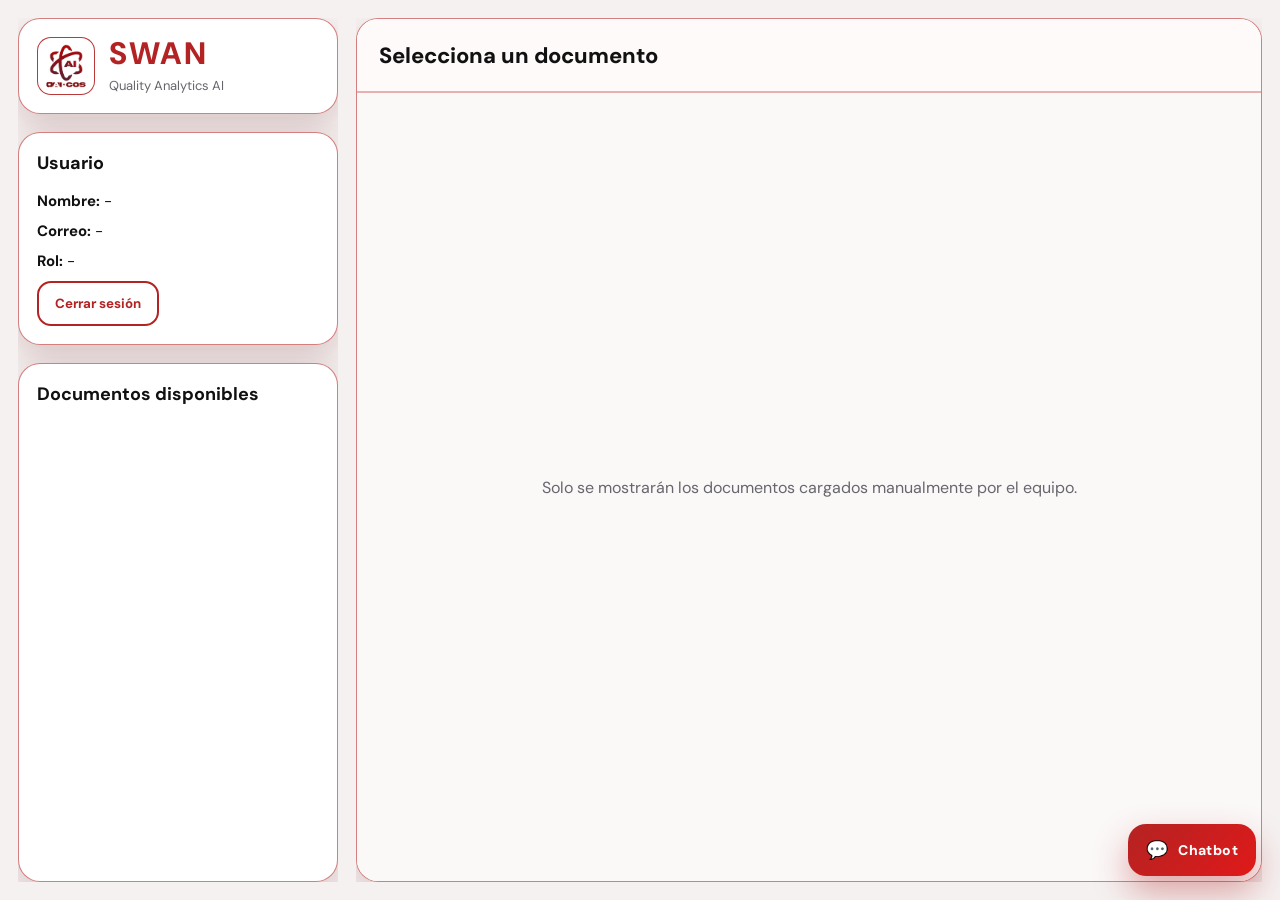
==== frontend/index.html @ b5173421 "Primer commit SWAN" ====
<!DOCTYPE html>
<html lang="es">
<head>
  <meta charset="UTF-8">
  <meta name="viewport" content="width=device-width, initial-scale=1.0">
  <title>SWAN</title>
  <link rel="preconnect" href="https://fonts.googleapis.com">
  <link rel="preconnect" href="https://fonts.gstatic.com" crossorigin>
  <link href="https://fonts.googleapis.com/css2?family=DM+Sans:wght@400;500;700;800&display=swap" rel="stylesheet">
  <link rel="stylesheet" href="./css/app.css">
</head>
<body>
  <div class="shell">
    <aside class="sidebar">
      <div class="brand-card">
        <div class="brand-head">
          <img src="./assets/logo.png" alt="Logo SWAN" class="brand-image">
          <div class="brand-text">
            <div class="brand-logo">SWAN</div>
            <p class="brand-subtitle">Quality Analytics AI</p>
          </div>
        </div>
      </div>

      <div class="user-card">
        <h3>Usuario</h3>
        <p><strong>Nombre:</strong> <span id="userName">-</span></p>
        <p><strong>Correo:</strong> <span id="userEmail">-</span></p>
        <p><strong>Rol:</strong> <span id="userRole">-</span></p>
        <button id="logoutBtn" class="btn btn-secondary">Cerrar sesión</button>
      </div>

      <div class="docs-card">
        <h3>Documentos disponibles</h3>
        <ul id="documentList" class="doc-list"></ul>
      </div>
    </aside>

    <main class="main-content">
      <section class="viewer-panel">
        <div class="viewer-header">
          <h2 id="documentTitle">Selecciona un documento</h2>
        </div>

        <div id="documentViewer" class="document-viewer">
          <div class="document-placeholder">
            Solo se mostrarán los documentos cargados manualmente por el equipo.
          </div>
        </div>
      </section>
    </main>
  </div>

  <button id="chatToggleBtn" class="chat-fab" type="button" aria-label="Abrir chat">
    <span class="chat-fab-icon">💬</span>
    <span class="chat-fab-text">Chatbot</span>
  </button>

  <section id="chatDrawer" class="chat-drawer" aria-hidden="true">
    <div class="chat-drawer-header">
      <div class="chat-title-wrap">
        <h2>SWAN Chat</h2>
        <p>Asistente documental</p>
      </div>
      <button id="chatCloseBtn" class="chat-close-btn" type="button" aria-label="Cerrar chat">✕</button>
    </div>

    <div id="chatBox" class="chat-box"></div>

    <div class="chat-input-wrap">
      <textarea id="questionInput" placeholder="Pregúntale a SWAN sobre el documento actual..."></textarea>
      <button id="sendBtn" class="btn btn-primary" type="button">Enviar</button>
    </div>
  </section>

  <script src="./js/app.js"></script>
</body>
</html>
---- frontend/css/app.css ----
:root {
  --primary: #b42323;
  --primary-dark: #8f1b1b;
  --primary-strong: #e01919;
  --primary-soft: #fff0f0;
  --primary-soft-2: #ffe3e3;
  --primary-border: rgba(180, 35, 35, 0.58);
  --primary-border-strong: rgba(180, 35, 35, 0.9);
  --primary-shadow: rgba(180, 35, 35, 0.22);

  --white: #ffffff;
  --black: #111111;
  --muted: #66666d;
  --line: #e7b1b1;
  --soft: #faf7f7;
  --bg: #f5f1f1;

  --shadow: 0 18px 40px rgba(0, 0, 0, 0.08);
  --shadow-red: 0 12px 30px rgba(180, 35, 35, 0.12);
}

* {
  box-sizing: border-box;
  font-family: "DM Sans", sans-serif;
}

html,
body {
  margin: 0;
  height: 100%;
  overflow: hidden;
  background: var(--bg);
  color: var(--black);
}

body {
  min-height: 100vh;
}

.shell {
  height: 100vh;
  display: grid;
  grid-template-columns: 320px 1fr;
  gap: 18px;
  padding: 18px;
  overflow: hidden;
}

/* SIDEBAR FIJA */
.sidebar {
  height: calc(100vh - 36px);
  display: flex;
  flex-direction: column;
  gap: 18px;
  overflow: hidden;
}

.brand-card,
.user-card,
.docs-card,
.viewer-panel,
.chat-drawer {
  background: var(--white);
  border: 1.8px solid var(--primary-border);
  border-radius: 22px;
  box-shadow: var(--shadow), var(--shadow-red);
}

.brand-card,
.user-card,
.docs-card {
  padding: 18px;
}

.brand-head {
  display: flex;
  align-items: center;
  gap: 14px;
}

.brand-image {
  width: 58px;
  height: 58px;
  object-fit: contain;
  border-radius: 14px;
  background: #fff;
  padding: 6px;
  border: 1.8px solid var(--primary-border-strong);
  flex-shrink: 0;
}

.brand-text {
  display: flex;
  flex-direction: column;
  justify-content: center;
  min-width: 0;
}

.brand-logo {
  font-size: 31px;
  font-weight: 800;
  color: var(--primary);
  letter-spacing: 0.06em;
  line-height: 1;
}

.brand-subtitle {
  color: var(--muted);
  margin: 8px 0 0;
  font-size: 13px;
}

.user-card h3,
.docs-card h3 {
  margin-top: 0;
  margin-bottom: 16px;
  font-size: 18px;
  color: var(--black);
}

.user-card p {
  margin: 10px 0;
  font-size: 15px;
}

.docs-card {
  flex: 1;
  min-height: 0;
  display: flex;
  flex-direction: column;
  overflow: hidden;
}

.doc-list {
  list-style: none;
  padding: 0;
  margin: 0;
  display: flex;
  flex-direction: column;
  gap: 12px;
  overflow-y: auto;
  min-height: 0;
}

/* ESTE BOTÓN YA NO PIERDE EL TEXTO */
.doc-list li {
  width: 100%;
}

.doc-list button {
  width: 100%;
  display: block;
  text-align: left;
  background: #fff8f8;
  border: 2px solid var(--primary);
  border-radius: 16px;
  padding: 12px 14px;
  cursor: pointer;
  font-size: 14px;
  color: var(--black);
  transition: 0.2s ease;
  line-height: 1.45;
  white-space: normal;
  word-break: break-word;
  overflow-wrap: anywhere;
}

.doc-list button:hover,
.doc-list button.active {
  border-color: var(--primary-strong);
  background: var(--primary-soft);
  box-shadow: 0 8px 20px rgba(180, 35, 35, 0.16);
}

/* ÁREA PRINCIPAL */
.main-content {
  height: calc(100vh - 36px);
  min-width: 0;
  overflow: hidden;
}

.viewer-panel {
  height: 100%;
  display: grid;
  grid-template-rows: 74px 1fr;
  overflow: hidden;
}

/* HEADER FIJO */
.viewer-header {
  border-bottom: 2px solid var(--line);
  padding: 0 22px;
  display: flex;
  align-items: center;
  background: #fffafa;
  flex-shrink: 0;
}

.viewer-header h2 {
  margin: 0;
  font-size: 22px;
  font-weight: 800;
  color: var(--black);
}

/* SOLO ESTE CUADRO HACE SCROLL */
.document-viewer {
  overflow-y: auto;
  overflow-x: auto;
  padding: 26px;
  background: #fbf8f8;
  min-height: 0;
}

.document-page {
  width: min(100%, 1100px);
  margin: 0 auto;
  background: var(--white);
  border: 2px solid var(--primary-border);
  border-radius: 18px;
  padding: 36px 40px;
  line-height: 1.8;
  box-shadow: 0 10px 28px rgba(0, 0, 0, 0.05);
}

.document-page h1,
.document-page h2,
.document-page h3,
.document-page h4 {
  color: var(--black);
}

.document-placeholder {
  height: 100%;
  display: grid;
  place-items: center;
  color: var(--muted);
  text-align: center;
  font-size: 16px;
}

.word-center {
  text-align: center;
}

.word-right {
  text-align: right;
}

.word-justify {
  text-align: justify;
}

.word-table-wrap {
  overflow-x: auto;
  margin: 14px 0 20px;
}

.word-table {
  width: 100%;
  border-collapse: collapse;
}

.word-table td,
.word-table th {
  border: 1.5px solid #d7b0b0;
  padding: 10px 12px;
  vertical-align: top;
}

/* BOTONES */
.btn {
  border: none;
  border-radius: 14px;
  padding: 12px 16px;
  font-weight: 700;
  cursor: pointer;
  transition: 0.2s ease;
}

.btn:hover {
  transform: translateY(-1px);
}

.btn-primary {
  background: linear-gradient(135deg, var(--primary), var(--primary-strong));
  color: var(--white);
}

.btn-secondary {
  background: transparent;
  color: var(--primary);
  border: 2px solid var(--primary);
}

/* CHAT FLOTANTE */
.chat-fab {
  position: fixed;
  right: 24px;
  bottom: 24px;
  z-index: 1200;
  background: linear-gradient(135deg, var(--primary), var(--primary-strong));
  color: var(--white);
  border: none;
  border-radius: 18px;
  padding: 14px 18px;
  box-shadow: 0 16px 34px rgba(180, 35, 35, 0.38);
  display: flex;
  align-items: center;
  gap: 10px;
  cursor: pointer;
  font-weight: 800;
  letter-spacing: 0.03em;
}

.chat-fab:hover {
  transform: translateY(-2px);
}

.chat-fab-icon {
  font-size: 18px;
}

.chat-fab-text {
  font-size: 14px;
}

/* PANEL CHAT */
.chat-drawer {
  position: fixed;
  right: 24px;
  bottom: 90px;
  width: 390px;
  max-width: calc(100vw - 32px);
  height: 560px;
  z-index: 1190;
  display: grid;
  grid-template-rows: 78px 1fr 120px;
  overflow: hidden;
  background: var(--white);
  transform: translateY(20px) scale(0.98);
  opacity: 0;
  pointer-events: none;
  transition: 0.25s ease;
}

.chat-drawer.open {
  transform: translateY(0) scale(1);
  opacity: 1;
  pointer-events: auto;
}

.chat-drawer-header {
  border-bottom: 2px solid var(--line);
  padding: 14px 18px;
  display: flex;
  align-items: center;
  justify-content: space-between;
  background: #fff8f8;
}

.chat-title-wrap h2 {
  margin: 0;
  font-size: 18px;
  color: var(--primary);
}

.chat-title-wrap p {
  margin: 4px 0 0;
  font-size: 12px;
  color: var(--muted);
}

.chat-close-btn {
  border: none;
  background: var(--primary-soft-2);
  color: var(--primary);
  width: 36px;
  height: 36px;
  border-radius: 12px;
  cursor: pointer;
  font-size: 16px;
  font-weight: 700;
}

.chat-box {
  overflow-y: auto;
  padding: 16px;
  display: flex;
  flex-direction: column;
  gap: 12px;
  background: #fffdfd;
}

.bubble {
  max-width: 86%;
  padding: 12px 14px;
  border-radius: 16px;
  white-space: pre-wrap;
  line-height: 1.6;
  border: 1.2px solid rgba(0, 0, 0, 0.08);
  font-size: 14px;
  word-break: break-word;
}

.bubble.user {
  align-self: flex-end;
  background: var(--primary-soft);
  border-color: var(--primary-border);
}

.bubble.bot {
  align-self: flex-start;
  background: #ffffff;
  border-color: #e5d3d3;
}

.sources {
  margin-top: 8px;
  font-size: 12px;
  color: var(--muted);
}

.chat-input-wrap {
  border-top: 2px solid var(--line);
  padding: 14px;
  display: grid;
  grid-template-columns: 1fr 110px;
  gap: 10px;
  background: #fff;
}

.chat-input-wrap textarea {
  width: 100%;
  resize: none;
  border: 2px solid var(--primary-border);
  border-radius: 14px;
  padding: 12px;
  outline: none;
  min-height: 88px;
}

.chat-input-wrap textarea:focus {
  border-color: var(--primary);
  box-shadow: 0 0 0 4px rgba(180, 35, 35, 0.12);
}

/* SCROLLBARS */
.document-viewer::-webkit-scrollbar,
.chat-box::-webkit-scrollbar,
.doc-list::-webkit-scrollbar {
  width: 11px;
  height: 11px;
}

.document-viewer::-webkit-scrollbar-thumb,
.chat-box::-webkit-scrollbar-thumb,
.doc-list::-webkit-scrollbar-thumb {
  background: var(--primary);
  border-radius: 20px;
}

.document-viewer::-webkit-scrollbar-track,
.chat-box::-webkit-scrollbar-track,
.doc-list::-webkit-scrollbar-track {
  background: #f4e3e3;
  border-radius: 20px;
}

@media (max-width: 1100px) {
  html,
  body {
    overflow: auto;
  }

  .shell {
    height: auto;
    grid-template-columns: 1fr;
    overflow: visible;
  }

  .sidebar,
  .main-content {
    height: auto;
  }

  .viewer-panel {
    height: 70vh;
  }
}

@media (max-width: 640px) {
  .chat-drawer {
    right: 12px;
    left: 12px;
    bottom: 82px;
    width: auto;
    height: 70vh;
  }

  .chat-fab {
    right: 12px;
    bottom: 12px;
  }

  .shell {
    padding: 12px;
    gap: 12px;
  }
}
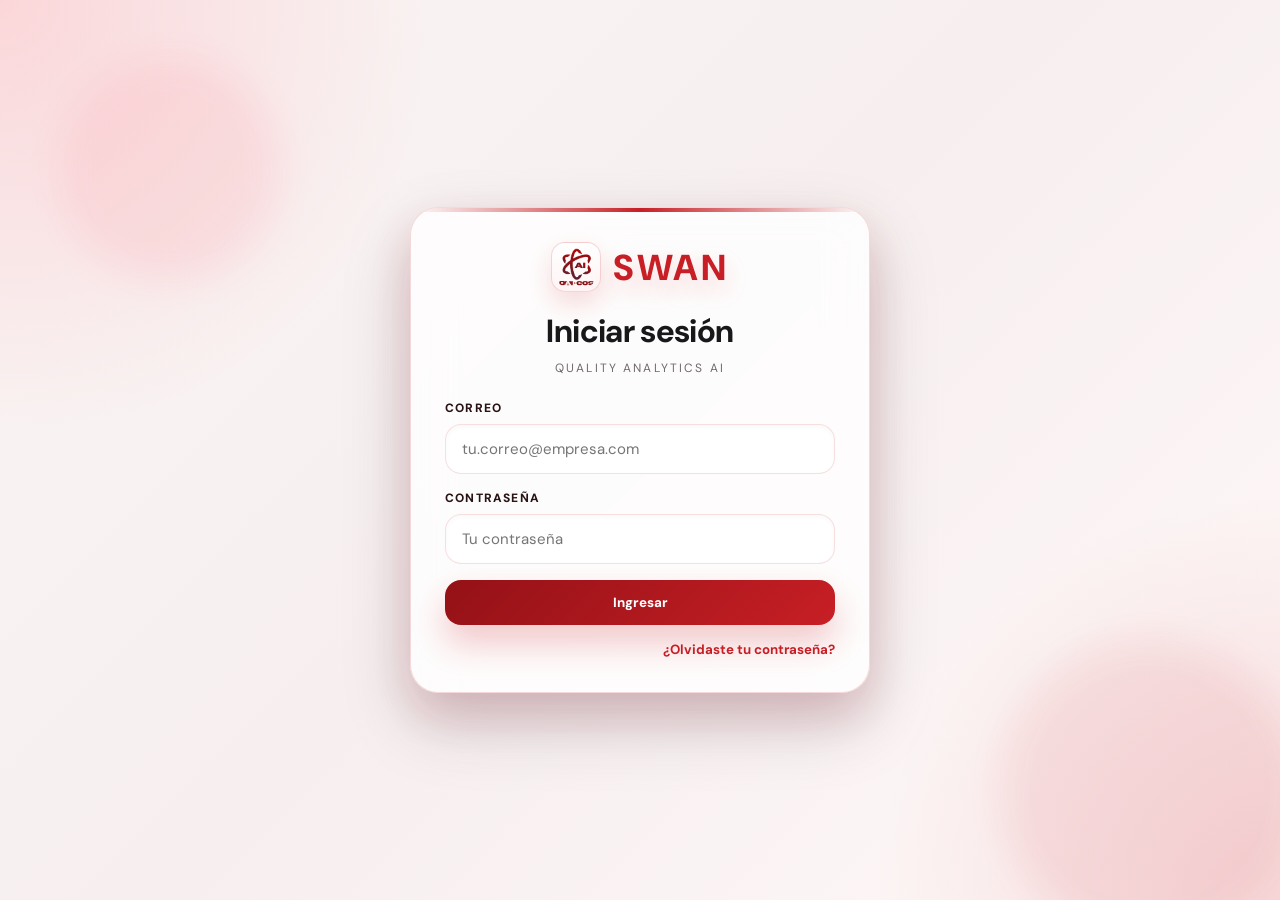
==== commit 6458d5dd: "Segunda actualización Frontend" ====
--- a/frontend/index.html
+++ b/frontend/index.html
@@ -1,20 +1,30 @@
 <!DOCTYPE html>
 <html lang="es">
 <head>
-  <meta charset="UTF-8">
-  <meta name="viewport" content="width=device-width, initial-scale=1.0">
+  <meta charset="UTF-8" />
+  <meta name="viewport" content="width=device-width, initial-scale=1.0" />
   <title>SWAN</title>
-  <link rel="preconnect" href="https://fonts.googleapis.com">
-  <link rel="preconnect" href="https://fonts.gstatic.com" crossorigin>
-  <link href="https://fonts.googleapis.com/css2?family=DM+Sans:wght@400;500;700;800&display=swap" rel="stylesheet">
-  <link rel="stylesheet" href="./css/app.css">
+
+  <link rel="preconnect" href="https://fonts.googleapis.com" />
+  <link rel="preconnect" href="https://fonts.gstatic.com" crossorigin />
+  <link
+    href="https://fonts.googleapis.com/css2?family=DM+Sans:wght@400;500;700;800&display=swap"
+    rel="stylesheet"
+  />
+
+  <link rel="stylesheet" href="./css/app.css" />
 </head>
 <body>
   <div class="shell">
     <aside class="sidebar">
       <div class="brand-card">
         <div class="brand-head">
-          <img src="./assets/logo.png" alt="Logo SWAN" class="brand-image">
+          <img
+            id="brandLogo"
+            src="./assets/logo.png"
+            alt="Logo SWAN"
+            class="brand-image"
+          />
           <div class="brand-text">
             <div class="brand-logo">SWAN</div>
             <p class="brand-subtitle">Quality Analytics AI</p>
@@ -27,7 +37,10 @@
         <p><strong>Nombre:</strong> <span id="userName">-</span></p>
         <p><strong>Correo:</strong> <span id="userEmail">-</span></p>
         <p><strong>Rol:</strong> <span id="userRole">-</span></p>
-        <button id="logoutBtn" class="btn btn-secondary">Cerrar sesión</button>
+
+        <button id="logoutBtn" class="btn btn-secondary" type="button">
+          Cerrar sesión
+        </button>
       </div>
 
       <div class="docs-card">
@@ -40,6 +53,9 @@
       <section class="viewer-panel">
         <div class="viewer-header">
           <h2 id="documentTitle">Selecciona un documento</h2>
+          <button id="refreshBtn" class="btn btn-secondary" type="button">
+            Recargar
+          </button>
         </div>
 
         <div id="documentViewer" class="document-viewer">
@@ -51,25 +67,51 @@
     </main>
   </div>
 
-  <button id="chatToggleBtn" class="chat-fab" type="button" aria-label="Abrir chat">
+  <button
+    id="chatToggleBtn"
+    class="chat-fab"
+    type="button"
+    aria-label="Abrir chat"
+    aria-controls="chatDrawer"
+    aria-expanded="false"
+  >
     <span class="chat-fab-icon">💬</span>
     <span class="chat-fab-text">Chatbot</span>
   </button>
 
-  <section id="chatDrawer" class="chat-drawer" aria-hidden="true">
+  <section
+    id="chatDrawer"
+    class="chat-drawer"
+    aria-hidden="true"
+  >
     <div class="chat-drawer-header">
       <div class="chat-title-wrap">
         <h2>SWAN Chat</h2>
         <p>Asistente documental</p>
       </div>
-      <button id="chatCloseBtn" class="chat-close-btn" type="button" aria-label="Cerrar chat">✕</button>
+
+      <button
+        id="chatCloseBtn"
+        class="chat-close-btn"
+        type="button"
+        aria-label="Cerrar chat"
+      >
+        ✕
+      </button>
     </div>
 
     <div id="chatBox" class="chat-box"></div>
 
     <div class="chat-input-wrap">
-      <textarea id="questionInput" placeholder="Pregúntale a SWAN sobre el documento actual..."></textarea>
-      <button id="sendBtn" class="btn btn-primary" type="button">Enviar</button>
+      <textarea
+        id="questionInput"
+        placeholder="Pregúntale a SWAN sobre el documento actual..."
+        rows="1"
+      ></textarea>
+
+      <button id="sendBtn" class="btn btn-primary" type="button">
+        Enviar
+      </button>
     </div>
   </section>
 
--- a/frontend/css/app.css
+++ b/frontend/css/app.css
@@ -1,22 +1,33 @@
 :root {
-  --primary: #b42323;
-  --primary-dark: #8f1b1b;
-  --primary-strong: #e01919;
-  --primary-soft: #fff0f0;
-  --primary-soft-2: #ffe3e3;
-  --primary-border: rgba(180, 35, 35, 0.58);
-  --primary-border-strong: rgba(180, 35, 35, 0.9);
-  --primary-shadow: rgba(180, 35, 35, 0.22);
+  --primary: #c71f25;
+  --primary-dark: #921116;
+  --primary-strong: #ff3038;
+  --primary-soft: #fff1f2;
+  --primary-soft-2: #ffe1e4;
+  --primary-soft-3: rgba(255, 255, 255, 0.72);
+  --primary-border: rgba(199, 31, 37, 0.35);
+  --primary-border-strong: rgba(199, 31, 37, 0.75);
+  --primary-shadow: rgba(199, 31, 37, 0.26);
 
   --white: #ffffff;
-  --black: #111111;
-  --muted: #66666d;
-  --line: #e7b1b1;
-  --soft: #faf7f7;
-  --bg: #f5f1f1;
-
-  --shadow: 0 18px 40px rgba(0, 0, 0, 0.08);
-  --shadow-red: 0 12px 30px rgba(180, 35, 35, 0.12);
+  --black: #18181b;
+  --muted: #68616a;
+  --line: rgba(199, 31, 37, 0.16);
+  --soft: #fff7f8;
+  --bg: #f7eeee;
+  --bg-secondary: #fffafb;
+
+  --shadow-sm: 0 10px 24px rgba(15, 23, 42, 0.07);
+  --shadow: 0 18px 40px rgba(15, 23, 42, 0.1);
+  --shadow-lg: 0 28px 60px rgba(15, 23, 42, 0.14);
+  --shadow-red: 0 18px 40px rgba(199, 31, 37, 0.16);
+  --shadow-red-strong: 0 24px 58px rgba(199, 31, 37, 0.22);
+
+  --radius-lg: 24px;
+  --radius-md: 18px;
+  --radius-sm: 14px;
+
+  --transition: 0.28s ease;
 }
 
 * {
@@ -29,15 +40,52 @@
   margin: 0;
   height: 100%;
   overflow: hidden;
-  background: var(--bg);
   color: var(--black);
+  background:
+    radial-gradient(circle at 8% 10%, rgba(255, 71, 87, 0.16), transparent 20%),
+    radial-gradient(circle at 92% 14%, rgba(199, 31, 37, 0.14), transparent 18%),
+    radial-gradient(circle at 80% 88%, rgba(255, 71, 87, 0.13), transparent 20%),
+    linear-gradient(135deg, #f8f2f2 0%, #f6ecec 45%, #fff6f6 100%);
 }
 
 body {
   min-height: 100vh;
+  position: relative;
+}
+
+body::before,
+body::after {
+  content: "";
+  position: fixed;
+  inset: auto;
+  border-radius: 999px;
+  pointer-events: none;
+  filter: blur(12px);
+  opacity: 0.55;
+  z-index: 0;
+  animation: floatGlow 12s ease-in-out infinite;
+}
+
+body::before {
+  width: 260px;
+  height: 260px;
+  top: 20px;
+  right: 90px;
+  background: rgba(255, 74, 92, 0.12);
+}
+
+body::after {
+  width: 220px;
+  height: 220px;
+  bottom: 30px;
+  left: 26px;
+  background: rgba(199, 31, 37, 0.11);
+  animation-delay: -4s;
 }
 
 .shell {
+  position: relative;
+  z-index: 1;
   height: 100vh;
   display: grid;
   grid-template-columns: 320px 1fr;
@@ -46,7 +94,6 @@
   overflow: hidden;
 }
 
-/* SIDEBAR FIJA */
 .sidebar {
   height: calc(100vh - 36px);
   display: flex;
@@ -60,16 +107,40 @@
 .docs-card,
 .viewer-panel,
 .chat-drawer {
-  background: var(--white);
-  border: 1.8px solid var(--primary-border);
-  border-radius: 22px;
+  position: relative;
+  background: linear-gradient(180deg, rgba(255, 255, 255, 0.92), rgba(255, 250, 251, 0.88));
+  border: 1px solid var(--primary-border);
+  border-radius: var(--radius-lg);
   box-shadow: var(--shadow), var(--shadow-red);
+  backdrop-filter: blur(16px);
+  overflow: hidden;
+}
+
+.brand-card::before,
+.user-card::before,
+.docs-card::before,
+.viewer-panel::before,
+.chat-drawer::before {
+  content: "";
+  position: absolute;
+  inset: 0 0 auto 0;
+  height: 4px;
+  background: linear-gradient(90deg, rgba(199, 31, 37, 0), rgba(199, 31, 37, 0.96), rgba(255, 78, 90, 0));
 }
 
 .brand-card,
 .user-card,
 .docs-card {
-  padding: 18px;
+  padding: 20px;
+  transition: transform var(--transition), box-shadow var(--transition), border-color var(--transition);
+}
+
+.brand-card:hover,
+.user-card:hover,
+.docs-card:hover {
+  transform: translateY(-3px);
+  border-color: var(--primary-border-strong);
+  box-shadow: var(--shadow-lg), var(--shadow-red);
 }
 
 .brand-head {
@@ -79,13 +150,14 @@
 }
 
 .brand-image {
-  width: 58px;
-  height: 58px;
+  width: 62px;
+  height: 62px;
   object-fit: contain;
-  border-radius: 14px;
-  background: #fff;
-  padding: 6px;
-  border: 1.8px solid var(--primary-border-strong);
+  border-radius: 18px;
+  background: linear-gradient(180deg, #ffffff, #fff4f5);
+  padding: 7px;
+  border: 1px solid rgba(199, 31, 37, 0.18);
+  box-shadow: 0 12px 24px rgba(199, 31, 37, 0.14);
   flex-shrink: 0;
 }
 
@@ -100,8 +172,9 @@
   font-size: 31px;
   font-weight: 800;
   color: var(--primary);
-  letter-spacing: 0.06em;
+  letter-spacing: 0.08em;
   line-height: 1;
+  text-shadow: 0 8px 22px rgba(199, 31, 37, 0.18);
 }
 
 .brand-subtitle {
@@ -112,10 +185,21 @@
 
 .user-card h3,
 .docs-card h3 {
-  margin-top: 0;
-  margin-bottom: 16px;
-  font-size: 18px;
+  margin: 0 0 16px;
+  font-size: 20px;
   color: var(--black);
+}
+
+.user-card h3::after,
+.docs-card h3::after {
+  content: "";
+  display: block;
+  width: 52px;
+  height: 4px;
+  margin-top: 10px;
+  border-radius: 999px;
+  background: linear-gradient(90deg, var(--primary), rgba(255, 71, 87, 0.4));
+  box-shadow: 0 8px 16px rgba(199, 31, 37, 0.18);
 }
 
 .user-card p {
@@ -123,17 +207,20 @@
   font-size: 15px;
 }
 
+.user-card strong {
+  color: #271113;
+}
+
 .docs-card {
   flex: 1;
   min-height: 0;
   display: flex;
   flex-direction: column;
-  overflow: hidden;
 }
 
 .doc-list {
   list-style: none;
-  padding: 0;
+  padding: 2px 4px 6px 0;
   margin: 0;
   display: flex;
   flex-direction: column;
@@ -142,7 +229,6 @@
   min-height: 0;
 }
 
-/* ESTE BOTÓN YA NO PIERDE EL TEXTO */
 .doc-list li {
   width: 100%;
 }
@@ -151,28 +237,48 @@
   width: 100%;
   display: block;
   text-align: left;
-  background: #fff8f8;
-  border: 2px solid var(--primary);
-  border-radius: 16px;
-  padding: 12px 14px;
+  background: linear-gradient(180deg, #ffffff, #fff5f6);
+  border: 1px solid rgba(199, 31, 37, 0.24);
+  border-radius: 18px;
+  padding: 14px 16px;
   cursor: pointer;
   font-size: 14px;
+  font-weight: 700;
   color: var(--black);
-  transition: 0.2s ease;
+  transition: transform var(--transition), box-shadow var(--transition), border-color var(--transition), background var(--transition);
   line-height: 1.45;
   white-space: normal;
   word-break: break-word;
   overflow-wrap: anywhere;
+  box-shadow: 0 10px 20px rgba(199, 31, 37, 0.06);
+  position: relative;
+  isolation: isolate;
+}
+
+.doc-list button::before {
+  content: "";
+  position: absolute;
+  inset: 0;
+  border-radius: inherit;
+  background: linear-gradient(135deg, rgba(199, 31, 37, 0.1), transparent 45%, rgba(255, 255, 255, 0.72));
+  opacity: 0;
+  transition: opacity var(--transition);
+  z-index: -1;
 }
 
 .doc-list button:hover,
 .doc-list button.active {
+  transform: translateY(-3px) scale(1.01);
   border-color: var(--primary-strong);
-  background: var(--primary-soft);
-  box-shadow: 0 8px 20px rgba(180, 35, 35, 0.16);
-}
-
-/* ÁREA PRINCIPAL */
+  background: linear-gradient(135deg, #fff6f7, #ffe9eb);
+  box-shadow: 0 16px 28px rgba(199, 31, 37, 0.14);
+}
+
+.doc-list button:hover::before,
+.doc-list button.active::before {
+  opacity: 1;
+}
+
 .main-content {
   height: calc(100vh - 36px);
   min-width: 0;
@@ -182,52 +288,79 @@
 .viewer-panel {
   height: 100%;
   display: grid;
-  grid-template-rows: 74px 1fr;
-  overflow: hidden;
-}
-
-/* HEADER FIJO */
+  grid-template-rows: 82px 1fr;
+  overflow: hidden;
+  transition: transform var(--transition), box-shadow var(--transition);
+}
+
+.viewer-panel:hover {
+  box-shadow: var(--shadow-lg), var(--shadow-red-strong);
+}
+
 .viewer-header {
-  border-bottom: 2px solid var(--line);
-  padding: 0 22px;
+  border-bottom: 1px solid rgba(199, 31, 37, 0.14);
+  padding: 0 24px;
   display: flex;
   align-items: center;
-  background: #fffafa;
+  justify-content: space-between;
+  gap: 18px;
+  background: linear-gradient(180deg, rgba(255, 250, 251, 0.98), rgba(255, 244, 245, 0.82));
   flex-shrink: 0;
 }
 
 .viewer-header h2 {
   margin: 0;
-  font-size: 22px;
+  font-size: 24px;
   font-weight: 800;
-  color: var(--black);
-}
-
-/* SOLO ESTE CUADRO HACE SCROLL */
+  color: #231213;
+  letter-spacing: -0.02em;
+}
+
 .document-viewer {
   overflow-y: auto;
   overflow-x: auto;
-  padding: 26px;
-  background: #fbf8f8;
+  padding: 28px;
+  background:
+    linear-gradient(180deg, rgba(255, 251, 251, 0.76), rgba(255, 245, 246, 0.88)),
+    linear-gradient(135deg, rgba(199, 31, 37, 0.04), transparent 42%);
   min-height: 0;
 }
 
 .document-page {
-  width: min(100%, 1100px);
+  width: min(100%, 1120px);
   margin: 0 auto;
-  background: var(--white);
-  border: 2px solid var(--primary-border);
-  border-radius: 18px;
-  padding: 36px 40px;
-  line-height: 1.8;
-  box-shadow: 0 10px 28px rgba(0, 0, 0, 0.05);
+  background: linear-gradient(180deg, rgba(255, 255, 255, 0.97), rgba(255, 253, 253, 0.98));
+  border: 1px solid rgba(199, 31, 37, 0.16);
+  border-radius: 24px;
+  padding: 38px 42px;
+  line-height: 1.85;
+  box-shadow: 0 22px 44px rgba(15, 23, 42, 0.09), 0 10px 32px rgba(199, 31, 37, 0.08);
+  animation: fadeUp 0.45s ease;
 }
 
 .document-page h1,
 .document-page h2,
 .document-page h3,
 .document-page h4 {
-  color: var(--black);
+  color: #241213;
+}
+
+.document-page h1,
+.document-page h2 {
+  position: relative;
+  padding-bottom: 8px;
+}
+
+.document-page h1::after,
+.document-page h2::after {
+  content: "";
+  position: absolute;
+  left: 0;
+  bottom: 0;
+  width: 68px;
+  height: 4px;
+  border-radius: 999px;
+  background: linear-gradient(90deg, var(--primary), rgba(255, 71, 87, 0.24));
 }
 
 .document-placeholder {
@@ -237,6 +370,7 @@
   color: var(--muted);
   text-align: center;
   font-size: 16px;
+  padding: 28px;
 }
 
 .word-center {
@@ -253,68 +387,99 @@
 
 .word-table-wrap {
   overflow-x: auto;
-  margin: 14px 0 20px;
+  margin: 16px 0 22px;
 }
 
 .word-table {
   width: 100%;
   border-collapse: collapse;
+  background: rgba(255, 255, 255, 0.85);
+  border-radius: 18px;
+  overflow: hidden;
 }
 
 .word-table td,
 .word-table th {
-  border: 1.5px solid #d7b0b0;
-  padding: 10px 12px;
+  border: 1px solid rgba(199, 31, 37, 0.18);
+  padding: 12px 14px;
   vertical-align: top;
 }
 
-/* BOTONES */
+.word-table th {
+  background: linear-gradient(180deg, #fff4f5, #ffecef);
+}
+
 .btn {
   border: none;
-  border-radius: 14px;
+  border-radius: 16px;
   padding: 12px 16px;
-  font-weight: 700;
+  font-weight: 800;
   cursor: pointer;
-  transition: 0.2s ease;
+  transition: transform var(--transition), box-shadow var(--transition), border-color var(--transition), background var(--transition);
+  position: relative;
+  overflow: hidden;
+}
+
+.btn::after {
+  content: "";
+  position: absolute;
+  top: 0;
+  left: -120%;
+  width: 72%;
+  height: 100%;
+  background: linear-gradient(90deg, transparent, rgba(255, 255, 255, 0.28), transparent);
+  transform: skewX(-20deg);
+  transition: left 0.55s ease;
 }
 
 .btn:hover {
-  transform: translateY(-1px);
+  transform: translateY(-2px);
+}
+
+.btn:hover::after {
+  left: 140%;
 }
 
 .btn-primary {
   background: linear-gradient(135deg, var(--primary), var(--primary-strong));
   color: var(--white);
+  box-shadow: 0 16px 28px rgba(199, 31, 37, 0.24);
+}
+
+.btn-primary:hover {
+  box-shadow: 0 20px 36px rgba(199, 31, 37, 0.32);
 }
 
 .btn-secondary {
-  background: transparent;
+  background: rgba(255, 255, 255, 0.72);
   color: var(--primary);
-  border: 2px solid var(--primary);
-}
-
-/* CHAT FLOTANTE */
+  border: 1px solid rgba(199, 31, 37, 0.35);
+  box-shadow: 0 12px 24px rgba(199, 31, 37, 0.08);
+}
+
 .chat-fab {
   position: fixed;
   right: 24px;
   bottom: 24px;
   z-index: 1200;
-  background: linear-gradient(135deg, var(--primary), var(--primary-strong));
+  background: linear-gradient(135deg, var(--primary-dark), var(--primary), var(--primary-strong));
+  background-size: 200% 200%;
   color: var(--white);
   border: none;
   border-radius: 18px;
-  padding: 14px 18px;
-  box-shadow: 0 16px 34px rgba(180, 35, 35, 0.38);
+  padding: 15px 18px;
+  box-shadow: 0 20px 38px rgba(199, 31, 37, 0.42);
   display: flex;
   align-items: center;
   gap: 10px;
   cursor: pointer;
   font-weight: 800;
   letter-spacing: 0.03em;
+  animation: pulseGlow 2.6s ease-in-out infinite, gradientShift 5s ease infinite;
 }
 
 .chat-fab:hover {
-  transform: translateY(-2px);
+  transform: translateY(-3px) scale(1.02);
 }
 
 .chat-fab-icon {
@@ -325,38 +490,37 @@
   font-size: 14px;
 }
 
-/* PANEL CHAT */
 .chat-drawer {
   position: fixed;
   right: 24px;
-  bottom: 90px;
-  width: 390px;
+  bottom: 92px;
+  width: 400px;
   max-width: calc(100vw - 32px);
-  height: 560px;
+  height: 580px;
   z-index: 1190;
   display: grid;
-  grid-template-rows: 78px 1fr 120px;
-  overflow: hidden;
-  background: var(--white);
-  transform: translateY(20px) scale(0.98);
+  grid-template-rows: 84px 1fr 124px;
+  overflow: hidden;
+  transform: translateY(24px) scale(0.97);
   opacity: 0;
   pointer-events: none;
-  transition: 0.25s ease;
+  transition: transform var(--transition), opacity var(--transition), box-shadow var(--transition);
 }
 
 .chat-drawer.open {
   transform: translateY(0) scale(1);
   opacity: 1;
   pointer-events: auto;
+  box-shadow: var(--shadow-lg), var(--shadow-red-strong);
 }
 
 .chat-drawer-header {
-  border-bottom: 2px solid var(--line);
+  border-bottom: 1px solid rgba(199, 31, 37, 0.14);
   padding: 14px 18px;
   display: flex;
   align-items: center;
   justify-content: space-between;
-  background: #fff8f8;
+  background: linear-gradient(180deg, rgba(255, 247, 248, 0.96), rgba(255, 240, 242, 0.9));
 }
 
 .chat-title-wrap h2 {
@@ -373,79 +537,93 @@
 
 .chat-close-btn {
   border: none;
-  background: var(--primary-soft-2);
+  background: linear-gradient(180deg, #fff2f3, #ffe7e9);
   color: var(--primary);
-  width: 36px;
-  height: 36px;
+  width: 38px;
+  height: 38px;
   border-radius: 12px;
   cursor: pointer;
   font-size: 16px;
   font-weight: 700;
+  transition: transform var(--transition), box-shadow var(--transition);
+  box-shadow: 0 10px 22px rgba(199, 31, 37, 0.12);
+}
+
+.chat-close-btn:hover {
+  transform: rotate(90deg) scale(1.04);
 }
 
 .chat-box {
   overflow-y: auto;
-  padding: 16px;
+  padding: 18px;
   display: flex;
   flex-direction: column;
   gap: 12px;
-  background: #fffdfd;
+  background:
+    radial-gradient(circle at top, rgba(199, 31, 37, 0.04), transparent 28%),
+    linear-gradient(180deg, #fffdfd, #fff8f8);
 }
 
 .bubble {
   max-width: 86%;
-  padding: 12px 14px;
-  border-radius: 16px;
+  padding: 13px 15px;
+  border-radius: 18px;
   white-space: pre-wrap;
   line-height: 1.6;
-  border: 1.2px solid rgba(0, 0, 0, 0.08);
+  border: 1px solid rgba(0, 0, 0, 0.08);
   font-size: 14px;
   word-break: break-word;
+  box-shadow: 0 10px 24px rgba(15, 23, 42, 0.06);
+  animation: bubbleIn 0.28s ease;
 }
 
 .bubble.user {
   align-self: flex-end;
-  background: var(--primary-soft);
-  border-color: var(--primary-border);
+  background: linear-gradient(135deg, var(--primary), var(--primary-strong));
+  border-color: rgba(199, 31, 37, 0.32);
+  color: white;
 }
 
 .bubble.bot {
   align-self: flex-start;
-  background: #ffffff;
-  border-color: #e5d3d3;
+  background: rgba(255, 255, 255, 0.96);
+  border-color: rgba(199, 31, 37, 0.12);
 }
 
 .sources {
-  margin-top: 8px;
+  margin-top: 10px;
   font-size: 12px;
   color: var(--muted);
 }
 
 .chat-input-wrap {
-  border-top: 2px solid var(--line);
+  border-top: 1px solid rgba(199, 31, 37, 0.14);
   padding: 14px;
   display: grid;
   grid-template-columns: 1fr 110px;
   gap: 10px;
-  background: #fff;
+  background: linear-gradient(180deg, rgba(255, 255, 255, 0.96), rgba(255, 248, 249, 0.96));
 }
 
 .chat-input-wrap textarea {
   width: 100%;
   resize: none;
-  border: 2px solid var(--primary-border);
-  border-radius: 14px;
+  border: 1px solid rgba(199, 31, 37, 0.24);
+  border-radius: 16px;
   padding: 12px;
   outline: none;
-  min-height: 88px;
+  min-height: 92px;
+  background: rgba(255, 255, 255, 0.92);
+  box-shadow: inset 0 2px 6px rgba(15, 23, 42, 0.04);
+  transition: border-color var(--transition), box-shadow var(--transition), transform var(--transition);
 }
 
 .chat-input-wrap textarea:focus {
   border-color: var(--primary);
-  box-shadow: 0 0 0 4px rgba(180, 35, 35, 0.12);
-}
-
-/* SCROLLBARS */
+  box-shadow: 0 0 0 4px rgba(199, 31, 37, 0.12), inset 0 2px 6px rgba(15, 23, 42, 0.04);
+  transform: translateY(-1px);
+}
+
 .document-viewer::-webkit-scrollbar,
 .chat-box::-webkit-scrollbar,
 .doc-list::-webkit-scrollbar {
@@ -456,15 +634,70 @@
 .document-viewer::-webkit-scrollbar-thumb,
 .chat-box::-webkit-scrollbar-thumb,
 .doc-list::-webkit-scrollbar-thumb {
-  background: var(--primary);
+  background: linear-gradient(180deg, var(--primary), var(--primary-strong));
   border-radius: 20px;
+  border: 2px solid #f8e3e4;
 }
 
 .document-viewer::-webkit-scrollbar-track,
 .chat-box::-webkit-scrollbar-track,
 .doc-list::-webkit-scrollbar-track {
-  background: #f4e3e3;
+  background: #f7e7e8;
   border-radius: 20px;
+}
+
+@keyframes pulseGlow {
+  0%,
+  100% {
+    box-shadow: 0 20px 38px rgba(199, 31, 37, 0.34);
+  }
+  50% {
+    box-shadow: 0 22px 46px rgba(199, 31, 37, 0.5);
+  }
+}
+
+@keyframes gradientShift {
+  0% {
+    background-position: 0% 50%;
+  }
+  50% {
+    background-position: 100% 50%;
+  }
+  100% {
+    background-position: 0% 50%;
+  }
+}
+
+@keyframes bubbleIn {
+  from {
+    opacity: 0;
+    transform: translateY(10px) scale(0.98);
+  }
+  to {
+    opacity: 1;
+    transform: translateY(0) scale(1);
+  }
+}
+
+@keyframes fadeUp {
+  from {
+    opacity: 0;
+    transform: translateY(14px);
+  }
+  to {
+    opacity: 1;
+    transform: translateY(0);
+  }
+}
+
+@keyframes floatGlow {
+  0%,
+  100% {
+    transform: translate3d(0, 0, 0) scale(1);
+  }
+  50% {
+    transform: translate3d(10px, -8px, 0) scale(1.06);
+  }
 }
 
 @media (max-width: 1100px) {
@@ -485,7 +718,7 @@
   }
 
   .viewer-panel {
-    height: 70vh;
+    height: 72vh;
   }
 }
 
@@ -493,9 +726,9 @@
   .chat-drawer {
     right: 12px;
     left: 12px;
-    bottom: 82px;
+    bottom: 84px;
     width: auto;
-    height: 70vh;
+    height: 72vh;
   }
 
   .chat-fab {
@@ -507,4 +740,16 @@
     padding: 12px;
     gap: 12px;
   }
+
+  .viewer-header h2 {
+    font-size: 18px;
+  }
+
+  .document-page {
+    padding: 24px 20px;
+  }
+
+  .chat-input-wrap {
+    grid-template-columns: 1fr;
+  }
 }
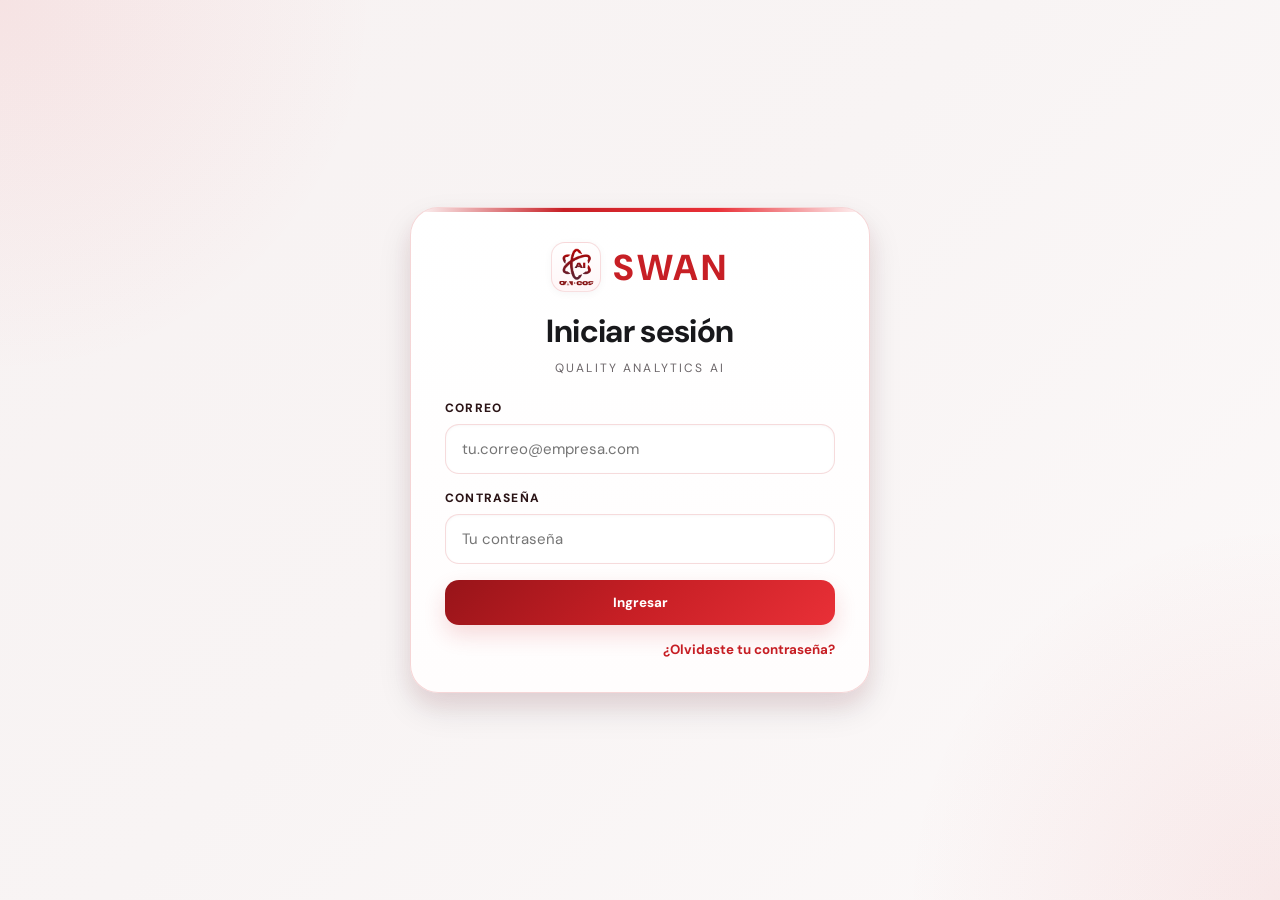
==== commit 1fc116a9: "Cuarta actualización SWAN css" ====
--- a/frontend/index.html
+++ b/frontend/index.html
@@ -75,8 +75,12 @@
     aria-controls="chatDrawer"
     aria-expanded="false"
   >
-    <span class="chat-fab-icon">💬</span>
-    <span class="chat-fab-text">Chatbot</span>
+    <img
+      id="chatFabAvatar"
+      class="chat-fab-avatar"
+      src="./assets/chatbot-avatar.png"
+      alt="Avatar SWAN"
+    />
   </button>
 
   <section
--- a/frontend/css/app.css
+++ b/frontend/css/app.css
@@ -1,33 +1,35 @@
 :root {
   --primary: #c71f25;
-  --primary-dark: #921116;
-  --primary-strong: #ff3038;
-  --primary-soft: #fff1f2;
-  --primary-soft-2: #ffe1e4;
-  --primary-soft-3: rgba(255, 255, 255, 0.72);
-  --primary-border: rgba(199, 31, 37, 0.35);
-  --primary-border-strong: rgba(199, 31, 37, 0.75);
-  --primary-shadow: rgba(199, 31, 37, 0.26);
+  --primary-dark: #971419;
+  --primary-strong: #e93037;
+  --primary-soft: #fff3f4;
+  --primary-soft-2: #ffe7e9;
+  --primary-border: rgba(199, 31, 37, 0.20);
+  --primary-border-strong: rgba(199, 31, 37, 0.34);
 
   --white: #ffffff;
   --black: #18181b;
-  --muted: #68616a;
-  --line: rgba(199, 31, 37, 0.16);
-  --soft: #fff7f8;
-  --bg: #f7eeee;
-  --bg-secondary: #fffafb;
-
-  --shadow-sm: 0 10px 24px rgba(15, 23, 42, 0.07);
-  --shadow: 0 18px 40px rgba(15, 23, 42, 0.1);
-  --shadow-lg: 0 28px 60px rgba(15, 23, 42, 0.14);
-  --shadow-red: 0 18px 40px rgba(199, 31, 37, 0.16);
-  --shadow-red-strong: 0 24px 58px rgba(199, 31, 37, 0.22);
-
-  --radius-lg: 24px;
-  --radius-md: 18px;
-  --radius-sm: 14px;
-
-  --transition: 0.28s ease;
+  --text: #231f20;
+  --muted: #6a6467;
+  --bg: #f6f1f1;
+  --bg-soft: #fbf8f8;
+  --panel: #ffffff;
+  --panel-2: #fffdfd;
+
+  --shadow-xs: 0 2px 8px rgba(15, 23, 42, 0.04);
+  --shadow-sm: 0 6px 18px rgba(15, 23, 42, 0.07);
+  --shadow-md: 0 12px 28px rgba(15, 23, 42, 0.10);
+  --shadow-lg: 0 16px 38px rgba(15, 23, 42, 0.12);
+  --shadow-red: 0 10px 26px rgba(199, 31, 37, 0.12);
+
+  --radius-xl: 24px;
+  --radius-lg: 20px;
+  --radius-md: 16px;
+  --radius-sm: 12px;
+
+  --transition-fast: 0.16s ease;
+  --transition: 0.24s ease;
+  --transition-slow: 0.32s ease;
 }
 
 * {
@@ -40,52 +42,19 @@
   margin: 0;
   height: 100%;
   overflow: hidden;
-  color: var(--black);
+  color: var(--text);
   background:
-    radial-gradient(circle at 8% 10%, rgba(255, 71, 87, 0.16), transparent 20%),
-    radial-gradient(circle at 92% 14%, rgba(199, 31, 37, 0.14), transparent 18%),
-    radial-gradient(circle at 80% 88%, rgba(255, 71, 87, 0.13), transparent 20%),
-    linear-gradient(135deg, #f8f2f2 0%, #f6ecec 45%, #fff6f6 100%);
+    radial-gradient(circle at top left, rgba(233, 48, 55, 0.08), transparent 26%),
+    radial-gradient(circle at bottom right, rgba(199, 31, 37, 0.08), transparent 24%),
+    linear-gradient(135deg, #f7f2f2 0%, #f8f4f4 45%, #fcf9f9 100%);
+  scroll-behavior: auto;
 }
 
 body {
   min-height: 100vh;
-  position: relative;
-}
-
-body::before,
-body::after {
-  content: "";
-  position: fixed;
-  inset: auto;
-  border-radius: 999px;
-  pointer-events: none;
-  filter: blur(12px);
-  opacity: 0.55;
-  z-index: 0;
-  animation: floatGlow 12s ease-in-out infinite;
-}
-
-body::before {
-  width: 260px;
-  height: 260px;
-  top: 20px;
-  right: 90px;
-  background: rgba(255, 74, 92, 0.12);
-}
-
-body::after {
-  width: 220px;
-  height: 220px;
-  bottom: 30px;
-  left: 26px;
-  background: rgba(199, 31, 37, 0.11);
-  animation-delay: -4s;
 }
 
 .shell {
-  position: relative;
-  z-index: 1;
   height: 100vh;
   display: grid;
   grid-template-columns: 320px 1fr;
@@ -108,11 +77,10 @@
 .viewer-panel,
 .chat-drawer {
   position: relative;
-  background: linear-gradient(180deg, rgba(255, 255, 255, 0.92), rgba(255, 250, 251, 0.88));
+  background: linear-gradient(180deg, var(--panel) 0%, var(--panel-2) 100%);
   border: 1px solid var(--primary-border);
-  border-radius: var(--radius-lg);
-  box-shadow: var(--shadow), var(--shadow-red);
-  backdrop-filter: blur(16px);
+  border-radius: var(--radius-xl);
+  box-shadow: var(--shadow-sm), var(--shadow-red);
   overflow: hidden;
 }
 
@@ -125,22 +93,26 @@
   position: absolute;
   inset: 0 0 auto 0;
   height: 4px;
-  background: linear-gradient(90deg, rgba(199, 31, 37, 0), rgba(199, 31, 37, 0.96), rgba(255, 78, 90, 0));
+  background: linear-gradient(90deg, rgba(199, 31, 37, 0), var(--primary), rgba(233, 48, 55, 0.8), rgba(199, 31, 37, 0));
 }
 
 .brand-card,
 .user-card,
 .docs-card {
   padding: 20px;
-  transition: transform var(--transition), box-shadow var(--transition), border-color var(--transition);
+  transition:
+    transform var(--transition),
+    box-shadow var(--transition),
+    border-color var(--transition),
+    background-color var(--transition);
 }
 
 .brand-card:hover,
 .user-card:hover,
 .docs-card:hover {
-  transform: translateY(-3px);
+  transform: translateY(-2px);
   border-color: var(--primary-border-strong);
-  box-shadow: var(--shadow-lg), var(--shadow-red);
+  box-shadow: var(--shadow-md), 0 14px 30px rgba(199, 31, 37, 0.10);
 }
 
 .brand-head {
@@ -154,10 +126,10 @@
   height: 62px;
   object-fit: contain;
   border-radius: 18px;
-  background: linear-gradient(180deg, #ffffff, #fff4f5);
-  padding: 7px;
-  border: 1px solid rgba(199, 31, 37, 0.18);
-  box-shadow: 0 12px 24px rgba(199, 31, 37, 0.14);
+  background: linear-gradient(180deg, #ffffff 0%, #fff6f7 100%);
+  padding: 6px;
+  border: 1px solid rgba(199, 31, 37, 0.16);
+  box-shadow: var(--shadow-xs);
   flex-shrink: 0;
 }
 
@@ -174,7 +146,6 @@
   color: var(--primary);
   letter-spacing: 0.08em;
   line-height: 1;
-  text-shadow: 0 8px 22px rgba(199, 31, 37, 0.18);
 }
 
 .brand-subtitle {
@@ -198,17 +169,17 @@
   height: 4px;
   margin-top: 10px;
   border-radius: 999px;
-  background: linear-gradient(90deg, var(--primary), rgba(255, 71, 87, 0.4));
-  box-shadow: 0 8px 16px rgba(199, 31, 37, 0.18);
+  background: linear-gradient(90deg, var(--primary), var(--primary-strong));
 }
 
 .user-card p {
   margin: 10px 0;
   font-size: 15px;
+  color: var(--text);
 }
 
 .user-card strong {
-  color: #271113;
+  color: #2a1113;
 }
 
 .docs-card {
@@ -227,6 +198,8 @@
   gap: 12px;
   overflow-y: auto;
   min-height: 0;
+  scrollbar-gutter: stable;
+  -webkit-overflow-scrolling: touch;
 }
 
 .doc-list li {
@@ -236,46 +209,49 @@
 .doc-list button {
   width: 100%;
   display: block;
+  position: relative;
   text-align: left;
-  background: linear-gradient(180deg, #ffffff, #fff5f6);
-  border: 1px solid rgba(199, 31, 37, 0.24);
+  background: linear-gradient(180deg, #ffffff 0%, #fff8f8 100%);
+  border: 1px solid rgba(199, 31, 37, 0.18);
   border-radius: 18px;
   padding: 14px 16px;
   cursor: pointer;
   font-size: 14px;
   font-weight: 700;
-  color: var(--black);
-  transition: transform var(--transition), box-shadow var(--transition), border-color var(--transition), background var(--transition);
+  color: var(--text);
   line-height: 1.45;
   white-space: normal;
   word-break: break-word;
   overflow-wrap: anywhere;
-  box-shadow: 0 10px 20px rgba(199, 31, 37, 0.06);
-  position: relative;
-  isolation: isolate;
-}
-
-.doc-list button::before {
+  box-shadow: var(--shadow-xs);
+  transition:
+    transform var(--transition-fast),
+    box-shadow var(--transition-fast),
+    border-color var(--transition-fast),
+    background-color var(--transition-fast);
+}
+
+.doc-list button::after {
   content: "";
   position: absolute;
   inset: 0;
   border-radius: inherit;
-  background: linear-gradient(135deg, rgba(199, 31, 37, 0.1), transparent 45%, rgba(255, 255, 255, 0.72));
+  background: linear-gradient(135deg, rgba(199, 31, 37, 0.06), rgba(255, 255, 255, 0));
   opacity: 0;
-  transition: opacity var(--transition);
-  z-index: -1;
+  transition: opacity var(--transition-fast);
+  pointer-events: none;
 }
 
 .doc-list button:hover,
 .doc-list button.active {
-  transform: translateY(-3px) scale(1.01);
-  border-color: var(--primary-strong);
-  background: linear-gradient(135deg, #fff6f7, #ffe9eb);
-  box-shadow: 0 16px 28px rgba(199, 31, 37, 0.14);
-}
-
-.doc-list button:hover::before,
-.doc-list button.active::before {
+  transform: translateY(-2px);
+  border-color: rgba(199, 31, 37, 0.40);
+  background: linear-gradient(180deg, #fff8f8 0%, #fff1f2 100%);
+  box-shadow: var(--shadow-sm);
+}
+
+.doc-list button:hover::after,
+.doc-list button.active::after {
   opacity: 1;
 }
 
@@ -290,21 +266,16 @@
   display: grid;
   grid-template-rows: 82px 1fr;
   overflow: hidden;
-  transition: transform var(--transition), box-shadow var(--transition);
-}
-
-.viewer-panel:hover {
-  box-shadow: var(--shadow-lg), var(--shadow-red-strong);
 }
 
 .viewer-header {
-  border-bottom: 1px solid rgba(199, 31, 37, 0.14);
+  border-bottom: 1px solid rgba(199, 31, 37, 0.12);
   padding: 0 24px;
   display: flex;
   align-items: center;
   justify-content: space-between;
   gap: 18px;
-  background: linear-gradient(180deg, rgba(255, 250, 251, 0.98), rgba(255, 244, 245, 0.82));
+  background: linear-gradient(180deg, #ffffff 0%, #fff9f9 100%);
   flex-shrink: 0;
 }
 
@@ -319,30 +290,31 @@
 .document-viewer {
   overflow-y: auto;
   overflow-x: auto;
-  padding: 28px;
-  background:
-    linear-gradient(180deg, rgba(255, 251, 251, 0.76), rgba(255, 245, 246, 0.88)),
-    linear-gradient(135deg, rgba(199, 31, 37, 0.04), transparent 42%);
+  padding: 12px;
+  background: #f8f6f6;
   min-height: 0;
+  -webkit-overflow-scrolling: touch;
+  overscroll-behavior: contain;
 }
 
 .document-page {
   width: min(100%, 1120px);
   margin: 0 auto;
-  background: linear-gradient(180deg, rgba(255, 255, 255, 0.97), rgba(255, 253, 253, 0.98));
-  border: 1px solid rgba(199, 31, 37, 0.16);
-  border-radius: 24px;
-  padding: 38px 42px;
-  line-height: 1.85;
-  box-shadow: 0 22px 44px rgba(15, 23, 42, 0.09), 0 10px 32px rgba(199, 31, 37, 0.08);
-  animation: fadeUp 0.45s ease;
-}
+  background: #ffffff;
+  border: 1px solid rgba(199, 31, 37, 0.10);
+  border-radius: 14px;
+  padding: 24px 28px;
+  line-height: 1.7;
+  box-shadow: none;
+  animation: none;
+}
+
 
 .document-page h1,
 .document-page h2,
 .document-page h3,
 .document-page h4 {
-  color: #241213;
+  color: #251314;
 }
 
 .document-page h1,
@@ -357,10 +329,10 @@
   position: absolute;
   left: 0;
   bottom: 0;
-  width: 68px;
+  width: 64px;
   height: 4px;
   border-radius: 999px;
-  background: linear-gradient(90deg, var(--primary), rgba(255, 71, 87, 0.24));
+  background: linear-gradient(90deg, var(--primary), var(--primary-strong));
 }
 
 .document-placeholder {
@@ -393,68 +365,80 @@
 .word-table {
   width: 100%;
   border-collapse: collapse;
-  background: rgba(255, 255, 255, 0.85);
-  border-radius: 18px;
+  background: #fff;
+  border-radius: 16px;
   overflow: hidden;
 }
 
 .word-table td,
 .word-table th {
-  border: 1px solid rgba(199, 31, 37, 0.18);
+  border: 1px solid rgba(199, 31, 37, 0.14);
   padding: 12px 14px;
   vertical-align: top;
 }
 
 .word-table th {
-  background: linear-gradient(180deg, #fff4f5, #ffecef);
+  background: #fff4f5;
 }
 
 .btn {
+  position: relative;
   border: none;
-  border-radius: 16px;
+  border-radius: 14px;
   padding: 12px 16px;
   font-weight: 800;
   cursor: pointer;
-  transition: transform var(--transition), box-shadow var(--transition), border-color var(--transition), background var(--transition);
-  position: relative;
-  overflow: hidden;
+  overflow: hidden;
+  transition:
+    transform var(--transition-fast),
+    box-shadow var(--transition-fast),
+    background-color var(--transition-fast),
+    border-color var(--transition-fast),
+    opacity var(--transition-fast);
 }
 
 .btn::after {
   content: "";
   position: absolute;
   top: 0;
-  left: -120%;
-  width: 72%;
+  left: -130%;
+  width: 55%;
   height: 100%;
   background: linear-gradient(90deg, transparent, rgba(255, 255, 255, 0.28), transparent);
-  transform: skewX(-20deg);
-  transition: left 0.55s ease;
+  transform: skewX(-22deg);
+  transition: left 0.5s ease;
+  pointer-events: none;
 }
 
 .btn:hover {
-  transform: translateY(-2px);
+  transform: translateY(-1px);
 }
 
 .btn:hover::after {
-  left: 140%;
+  left: 150%;
+}
+
+.btn:disabled {
+  opacity: 0.65;
+  cursor: not-allowed;
+  transform: none;
 }
 
 .btn-primary {
-  background: linear-gradient(135deg, var(--primary), var(--primary-strong));
+  background: linear-gradient(135deg, var(--primary-dark), var(--primary), var(--primary-strong));
   color: var(--white);
-  box-shadow: 0 16px 28px rgba(199, 31, 37, 0.24);
+  box-shadow: 0 10px 22px rgba(199, 31, 37, 0.18);
 }
 
 .btn-primary:hover {
-  box-shadow: 0 20px 36px rgba(199, 31, 37, 0.32);
+  box-shadow: 0 14px 28px rgba(199, 31, 37, 0.22);
 }
 
 .btn-secondary {
-  background: rgba(255, 255, 255, 0.72);
+  background: linear-gradient(180deg, #ffffff 0%, #fff7f8 100%);
   color: var(--primary);
-  border: 1px solid rgba(199, 31, 37, 0.35);
-  box-shadow: 0 12px 24px rgba(199, 31, 37, 0.08);
+  border: 1px solid rgba(199, 31, 37, 0.24);
+  box-shadow: var(--shadow-xs);
 }
 
 .chat-fab {
@@ -462,32 +446,36 @@
   right: 24px;
   bottom: 24px;
   z-index: 1200;
+  width: 76px;
+  height: 76px;
+  padding: 6px;
   background: linear-gradient(135deg, var(--primary-dark), var(--primary), var(--primary-strong));
-  background-size: 200% 200%;
-  color: var(--white);
   border: none;
-  border-radius: 18px;
-  padding: 15px 18px;
-  box-shadow: 0 20px 38px rgba(199, 31, 37, 0.42);
+  border-radius: 999px;
+  box-shadow: 0 14px 28px rgba(199, 31, 37, 0.22);
   display: flex;
   align-items: center;
-  gap: 10px;
+  justify-content: center;
   cursor: pointer;
-  font-weight: 800;
-  letter-spacing: 0.03em;
-  animation: pulseGlow 2.6s ease-in-out infinite, gradientShift 5s ease infinite;
+  transition:
+    transform var(--transition-fast),
+    box-shadow var(--transition-fast),
+    filter var(--transition-fast);
 }
 
 .chat-fab:hover {
-  transform: translateY(-3px) scale(1.02);
-}
-
-.chat-fab-icon {
-  font-size: 18px;
-}
-
-.chat-fab-text {
-  font-size: 14px;
+  transform: translateY(-2px) scale(1.03);
+  box-shadow: 0 18px 34px rgba(199, 31, 37, 0.28);
+}
+
+.chat-fab-avatar {
+  width: 100%;
+  height: 100%;
+  display: block;
+  border-radius: 50%;
+  object-fit: cover;
+  background: linear-gradient(180deg, #ffffff 0%, #fff6f7 100%);
+  border: 2px solid rgba(255, 255, 255, 0.92);
 }
 
 .chat-drawer {
@@ -501,26 +489,29 @@
   display: grid;
   grid-template-rows: 84px 1fr 124px;
   overflow: hidden;
-  transform: translateY(24px) scale(0.97);
+  transform: translateY(12px) scale(0.985);
   opacity: 0;
   pointer-events: none;
-  transition: transform var(--transition), opacity var(--transition), box-shadow var(--transition);
+  transition:
+    transform var(--transition),
+    opacity var(--transition),
+    box-shadow var(--transition);
 }
 
 .chat-drawer.open {
   transform: translateY(0) scale(1);
   opacity: 1;
   pointer-events: auto;
-  box-shadow: var(--shadow-lg), var(--shadow-red-strong);
+  box-shadow: var(--shadow-lg), 0 14px 30px rgba(199, 31, 37, 0.12);
 }
 
 .chat-drawer-header {
-  border-bottom: 1px solid rgba(199, 31, 37, 0.14);
+  border-bottom: 1px solid rgba(199, 31, 37, 0.12);
   padding: 14px 18px;
   display: flex;
   align-items: center;
   justify-content: space-between;
-  background: linear-gradient(180deg, rgba(255, 247, 248, 0.96), rgba(255, 240, 242, 0.9));
+  background: linear-gradient(180deg, #ffffff 0%, #fff9f9 100%);
 }
 
 .chat-title-wrap h2 {
@@ -537,7 +528,7 @@
 
 .chat-close-btn {
   border: none;
-  background: linear-gradient(180deg, #fff2f3, #ffe7e9);
+  background: linear-gradient(180deg, #fff5f6 0%, #ffeff1 100%);
   color: var(--primary);
   width: 38px;
   height: 38px;
@@ -545,12 +536,16 @@
   cursor: pointer;
   font-size: 16px;
   font-weight: 700;
-  transition: transform var(--transition), box-shadow var(--transition);
-  box-shadow: 0 10px 22px rgba(199, 31, 37, 0.12);
+  box-shadow: var(--shadow-xs);
+  transition:
+    transform var(--transition-fast),
+    background-color var(--transition-fast),
+    box-shadow var(--transition-fast);
 }
 
 .chat-close-btn:hover {
-  transform: rotate(90deg) scale(1.04);
+  transform: rotate(90deg);
+  box-shadow: var(--shadow-sm);
 }
 
 .chat-box {
@@ -560,8 +555,49 @@
   flex-direction: column;
   gap: 12px;
   background:
-    radial-gradient(circle at top, rgba(199, 31, 37, 0.04), transparent 28%),
-    linear-gradient(180deg, #fffdfd, #fff8f8);
+    linear-gradient(180deg, #fcfbfb 0%, #fff8f8 100%);
+  scrollbar-gutter: stable;
+  -webkit-overflow-scrolling: touch;
+}
+
+.message-row {
+  display: flex;
+  align-items: flex-start;
+  gap: 12px;
+  width: 100%;
+  animation: bubbleIn 0.18s ease;
+}
+
+.message-row.user {
+  justify-content: flex-end;
+}
+
+.message-row.bot {
+  justify-content: flex-start;
+}
+
+.message-avatar {
+  width: 42px;
+  height: 42px;
+  min-width: 42px;
+  border-radius: 50%;
+  padding: 3px;
+  background: linear-gradient(135deg, var(--primary-dark), var(--primary), var(--primary-strong));
+  box-shadow: 0 8px 18px rgba(199, 31, 37, 0.18);
+  display: flex;
+  align-items: center;
+  justify-content: center;
+  overflow: hidden;
+  margin-top: 2px;
+}
+
+.message-avatar img {
+  width: 100%;
+  height: 100%;
+  display: block;
+  border-radius: 50%;
+  object-fit: cover;
+  background: linear-gradient(180deg, #ffffff 0%, #fff6f7 100%);
 }
 
 .bubble {
@@ -570,24 +606,23 @@
   border-radius: 18px;
   white-space: pre-wrap;
   line-height: 1.6;
-  border: 1px solid rgba(0, 0, 0, 0.08);
+  border: 1px solid rgba(0, 0, 0, 0.06);
   font-size: 14px;
   word-break: break-word;
-  box-shadow: 0 10px 24px rgba(15, 23, 42, 0.06);
-  animation: bubbleIn 0.28s ease;
+  box-shadow: var(--shadow-xs);
 }
 
 .bubble.user {
   align-self: flex-end;
   background: linear-gradient(135deg, var(--primary), var(--primary-strong));
-  border-color: rgba(199, 31, 37, 0.32);
+  border-color: rgba(199, 31, 37, 0.28);
   color: white;
 }
 
 .bubble.bot {
   align-self: flex-start;
-  background: rgba(255, 255, 255, 0.96);
-  border-color: rgba(199, 31, 37, 0.12);
+  background: linear-gradient(180deg, #ffffff 0%, #fffafa 100%);
+  border-color: rgba(199, 31, 37, 0.10);
 }
 
 .sources {
@@ -597,92 +632,73 @@
 }
 
 .chat-input-wrap {
-  border-top: 1px solid rgba(199, 31, 37, 0.14);
+  border-top: 1px solid rgba(199, 31, 37, 0.12);
   padding: 14px;
   display: grid;
   grid-template-columns: 1fr 110px;
   gap: 10px;
-  background: linear-gradient(180deg, rgba(255, 255, 255, 0.96), rgba(255, 248, 249, 0.96));
+  background: linear-gradient(180deg, #ffffff 0%, #fff9f9 100%);
 }
 
 .chat-input-wrap textarea {
   width: 100%;
   resize: none;
-  border: 1px solid rgba(199, 31, 37, 0.24);
-  border-radius: 16px;
+  border: 1px solid rgba(199, 31, 37, 0.20);
+  border-radius: 14px;
   padding: 12px;
   outline: none;
   min-height: 92px;
-  background: rgba(255, 255, 255, 0.92);
-  box-shadow: inset 0 2px 6px rgba(15, 23, 42, 0.04);
-  transition: border-color var(--transition), box-shadow var(--transition), transform var(--transition);
+  background: #fff;
+  box-shadow: inset 0 1px 3px rgba(15, 23, 42, 0.03);
+  transition:
+    border-color var(--transition-fast),
+    box-shadow var(--transition-fast),
+    transform var(--transition-fast);
 }
 
 .chat-input-wrap textarea:focus {
   border-color: var(--primary);
-  box-shadow: 0 0 0 4px rgba(199, 31, 37, 0.12), inset 0 2px 6px rgba(15, 23, 42, 0.04);
+  box-shadow: 0 0 0 3px rgba(199, 31, 37, 0.08);
   transform: translateY(-1px);
 }
 
 .document-viewer::-webkit-scrollbar,
 .chat-box::-webkit-scrollbar,
 .doc-list::-webkit-scrollbar {
-  width: 11px;
-  height: 11px;
+  width: 10px;
+  height: 10px;
 }
 
 .document-viewer::-webkit-scrollbar-thumb,
 .chat-box::-webkit-scrollbar-thumb,
 .doc-list::-webkit-scrollbar-thumb {
-  background: linear-gradient(180deg, var(--primary), var(--primary-strong));
+  background: linear-gradient(180deg, rgba(199, 31, 37, 0.72), rgba(151, 20, 25, 0.72));
   border-radius: 20px;
-  border: 2px solid #f8e3e4;
+  border: 2px solid #f5eded;
 }
 
 .document-viewer::-webkit-scrollbar-track,
 .chat-box::-webkit-scrollbar-track,
 .doc-list::-webkit-scrollbar-track {
-  background: #f7e7e8;
+  background: #f5eded;
   border-radius: 20px;
 }
 
-@keyframes pulseGlow {
-  0%,
-  100% {
-    box-shadow: 0 20px 38px rgba(199, 31, 37, 0.34);
-  }
-  50% {
-    box-shadow: 0 22px 46px rgba(199, 31, 37, 0.5);
-  }
-}
-
-@keyframes gradientShift {
-  0% {
-    background-position: 0% 50%;
-  }
-  50% {
-    background-position: 100% 50%;
-  }
-  100% {
-    background-position: 0% 50%;
+@keyframes panelFadeIn {
+  from {
+    opacity: 0;
+    transform: translateY(6px);
+  }
+  to {
+    opacity: 1;
+    transform: translateY(0);
   }
 }
 
 @keyframes bubbleIn {
   from {
     opacity: 0;
-    transform: translateY(10px) scale(0.98);
-  }
-  to {
-    opacity: 1;
-    transform: translateY(0) scale(1);
-  }
-}
-
-@keyframes fadeUp {
-  from {
-    opacity: 0;
-    transform: translateY(14px);
+    transform: translateY(4px);
   }
   to {
     opacity: 1;
@@ -690,13 +706,12 @@
   }
 }
 
-@keyframes floatGlow {
-  0%,
-  100% {
-    transform: translate3d(0, 0, 0) scale(1);
-  }
-  50% {
-    transform: translate3d(10px, -8px, 0) scale(1.06);
+@media (prefers-reduced-motion: reduce) {
+  *,
+  *::before,
+  *::after {
+    animation: none !important;
+    transition: none !important;
   }
 }
 
